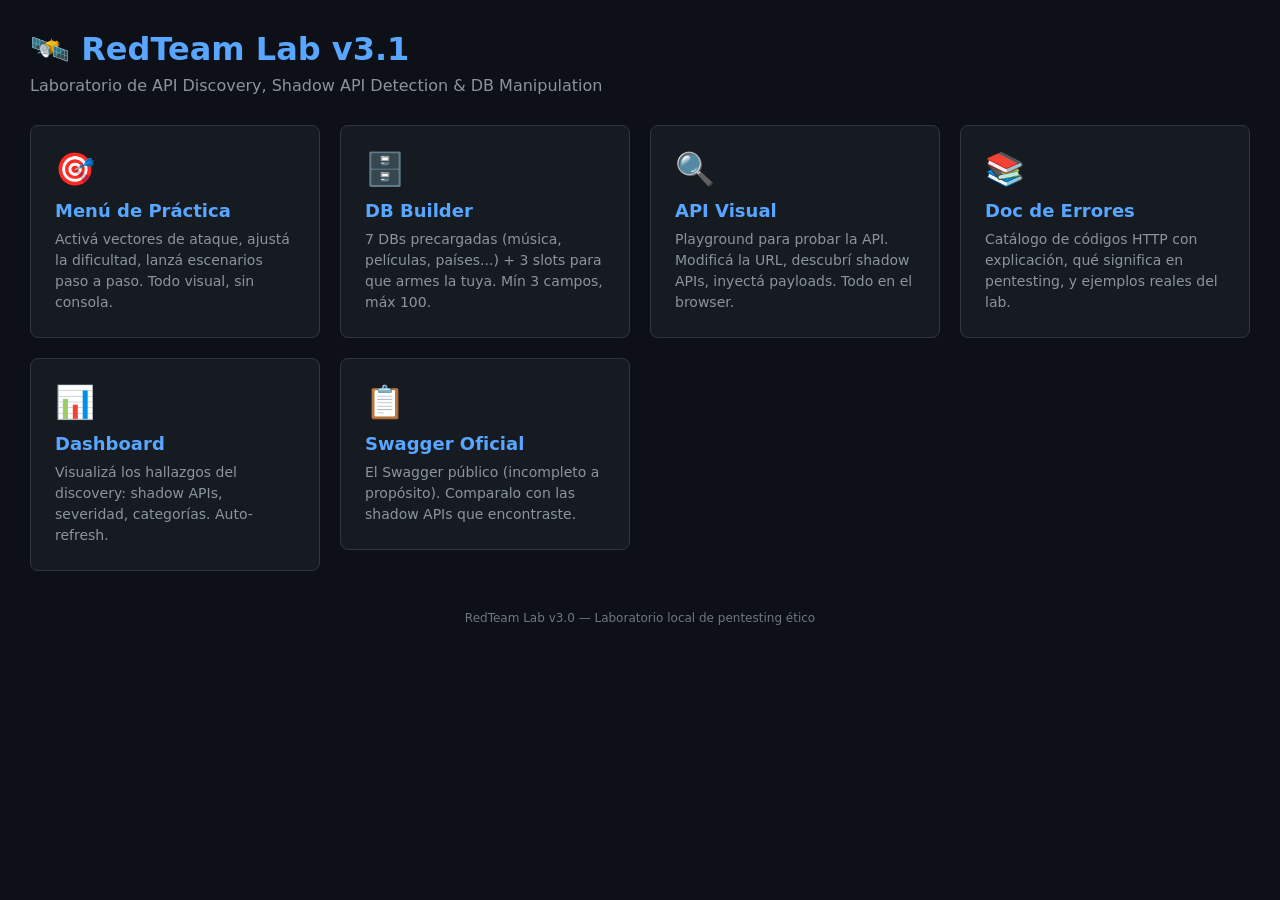
==== src/static/index.html @ 15d0bea7 "v1.0: RedTeam Lab - rebranding + fixes de routing" ====
<!DOCTYPE html>
<html lang="es">
<head>
<meta charset="UTF-8">
<title>RedTeam Lab v3.1 — Índice</title>
<style>
  * { box-sizing: border-box; margin: 0; padding: 0; }
  body { font-family: 'Segoe UI', system-ui, sans-serif; background: #0d1117; color: #c9d1d9; padding: 30px; }
  h1 { color: #58a6ff; font-size: 32px; margin-bottom: 8px; }
  .sub { color: #8b949e; margin-bottom: 30px; }
  .grid { display: grid; grid-template-columns: repeat(auto-fit, minmax(280px, 1fr)); gap: 20px; }
  .card { background: #161b22; border: 1px solid #30363d; border-radius: 8px; padding: 24px; transition: all 0.2s; cursor: pointer; }
  .card:hover { transform: translateY(-4px); border-color: #58a6ff; }
  .card h2 { color: #58a6ff; font-size: 18px; margin-bottom: 8px; }
  .card p { color: #8b949e; font-size: 14px; line-height: 1.5; }
  .icon { font-size: 32px; margin-bottom: 12px; }
  a { text-decoration: none; color: inherit; }
  footer { text-align: center; color: #6e7681; margin-top: 40px; font-size: 12px; }
</style>
</head>
<body>
<h1>🛰️ RedTeam Lab v3.1</h1>
<p class="sub">Laboratorio de API Discovery, Shadow API Detection & DB Manipulation</p>

<div class="grid">
  <a href="/practicas.html">
    <div class="card">
      <div class="icon">🎯</div>
      <h2>Menú de Práctica</h2>
      <p>Activá vectores de ataque, ajustá la dificultad, lanzá escenarios paso a paso. Todo visual, sin consola.</p>
    </div>
  </a>
  <a href="/dbbuilder.html">
    <div class="card">
      <div class="icon">🗄️</div>
      <h2>DB Builder</h2>
      <p>7 DBs precargadas (música, películas, países...) + 3 slots para que armes la tuya. Mín 3 campos, máx 100.</p>
    </div>
  </a>
  <a href="/api_visual.html">
    <div class="card">
      <div class="icon">🔍</div>
      <h2>API Visual</h2>
      <p>Playground para probar la API. Modificá la URL, descubrí shadow APIs, inyectá payloads. Todo en el browser.</p>
    </div>
  </a>
  <a href="/errores.html">
    <div class="card">
      <div class="icon">📚</div>
      <h2>Doc de Errores</h2>
      <p>Catálogo de códigos HTTP con explicación, qué significa en pentesting, y ejemplos reales del lab.</p>
    </div>
  </a>
  <a href="/dashboard.html">
    <div class="card">
      <div class="icon">📊</div>
      <h2>Dashboard</h2>
      <p>Visualizá los hallazgos del discovery: shadow APIs, severidad, categorías. Auto-refresh.</p>
    </div>
  </a>
  <a href="/docs">
    <div class="card">
      <div class="icon">📋</div>
      <h2>Swagger Oficial</h2>
      <p>El Swagger público (incompleto a propósito). Comparalo con las shadow APIs que encontraste.</p>
    </div>
  </a>
</div>

<footer>
  RedTeam Lab v3.0 — Laboratorio local de pentesting ético
</footer>

<script>
  // Tracking de clicks en el index
  fetch('http://127.0.0.1:8000/api/v1/track', {
    method: 'POST',
    headers: {'Content-Type': 'application/json'},
    body: JSON.stringify({
      tipo: 'navegacion',
      target: 'index',
      contexto: 'carga_inicial',
      session_id: sessionStorage.getItem('sid') || (sessionStorage.setItem('sid', Math.random().toString(36).slice(2)), sessionStorage.getItem('sid'))
    })
  });
</script>
</body>
</html>
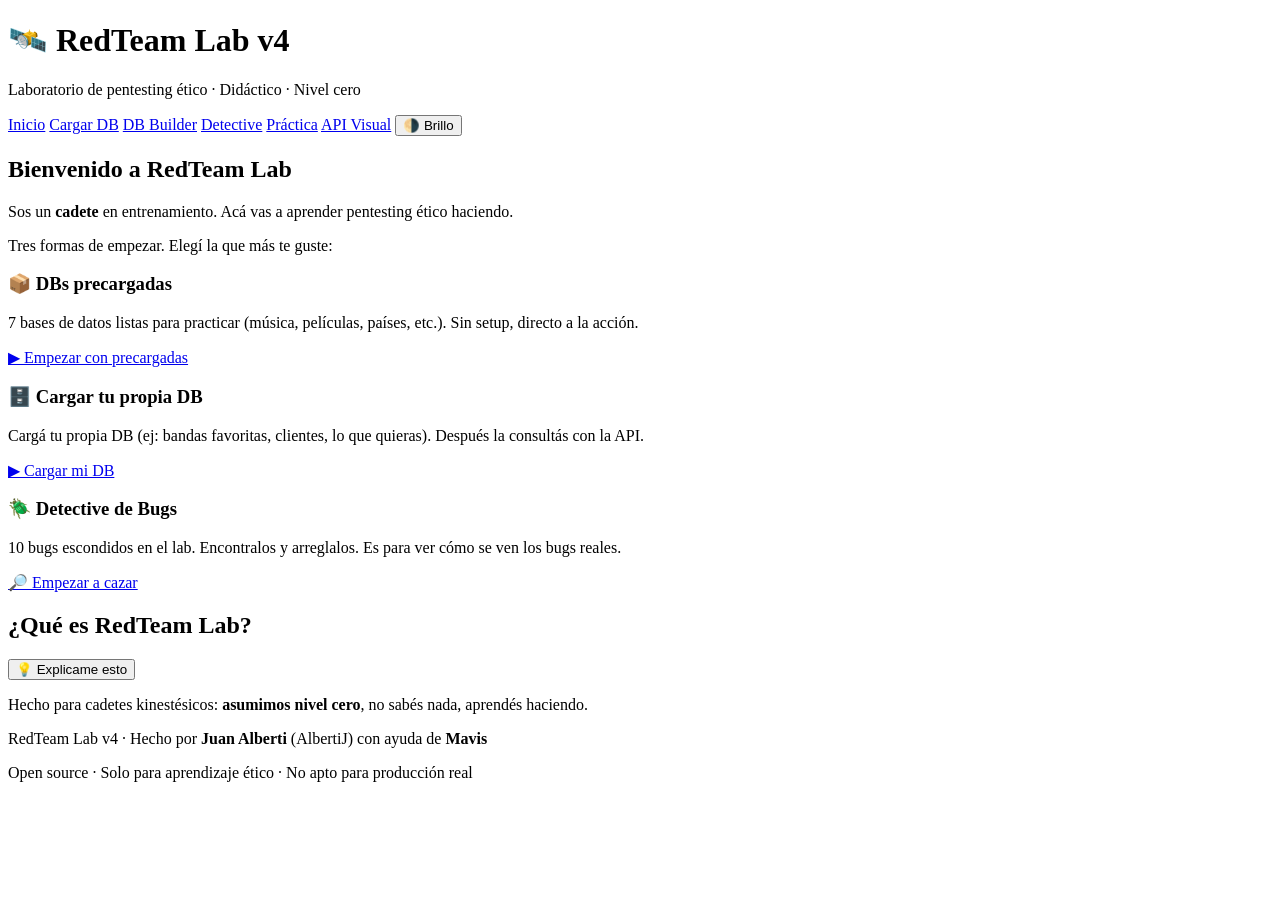
==== commit 01e3c53f: "feat: menú interactivo de tema (color, fuente, tamaño) theme.js (NUEVO): - Botón '🎨 Tema' inyectado " ====
--- a/src/static/index.html
+++ b/src/static/index.html
@@ -1,88 +1,101 @@
 <!DOCTYPE html>
 <html lang="es">
 <head>
-<meta charset="UTF-8">
-<title>RedTeam Lab v3.1 — Índice</title>
-<style>
-  * { box-sizing: border-box; margin: 0; padding: 0; }
-  body { font-family: 'Segoe UI', system-ui, sans-serif; background: #0d1117; color: #c9d1d9; padding: 30px; }
-  h1 { color: #58a6ff; font-size: 32px; margin-bottom: 8px; }
-  .sub { color: #8b949e; margin-bottom: 30px; }
-  .grid { display: grid; grid-template-columns: repeat(auto-fit, minmax(280px, 1fr)); gap: 20px; }
-  .card { background: #161b22; border: 1px solid #30363d; border-radius: 8px; padding: 24px; transition: all 0.2s; cursor: pointer; }
-  .card:hover { transform: translateY(-4px); border-color: #58a6ff; }
-  .card h2 { color: #58a6ff; font-size: 18px; margin-bottom: 8px; }
-  .card p { color: #8b949e; font-size: 14px; line-height: 1.5; }
-  .icon { font-size: 32px; margin-bottom: 12px; }
-  a { text-decoration: none; color: inherit; }
-  footer { text-align: center; color: #6e7681; margin-top: 40px; font-size: 12px; }
-</style>
+  <meta charset="UTF-8">
+  <meta name="viewport" content="width=device-width, initial-scale=1.0">
+  <title>RedTeam Lab v4 — Inicio</title>
+  <link rel="stylesheet" href="/static/style-colors.css">
+  <link rel="stylesheet" href="/static/style.css">
+  <script src="/static/theme.js"></script>
 </head>
 <body>
-<h1>🛰️ RedTeam Lab v3.1</h1>
-<p class="sub">Laboratorio de API Discovery, Shadow API Detection & DB Manipulation</p>
+  <div class="brightness-bar" id="brightnessBar" style="display:none;">
+    <label>Brillo: <input type="range" id="brightnessSlider" min="30" max="100" value="100"></label>
+    <button class="close-bright" id="closeBright">×</button>
+  </div>
 
-<div class="grid">
-  <a href="/practicas.html">
-    <div class="card">
-      <div class="icon">🎯</div>
-      <h2>Menú de Práctica</h2>
-      <p>Activá vectores de ataque, ajustá la dificultad, lanzá escenarios paso a paso. Todo visual, sin consola.</p>
-    </div>
-  </a>
-  <a href="/dbbuilder.html">
-    <div class="card">
-      <div class="icon">🗄️</div>
-      <h2>DB Builder</h2>
-      <p>7 DBs precargadas (música, películas, países...) + 3 slots para que armes la tuya. Mín 3 campos, máx 100.</p>
-    </div>
-  </a>
-  <a href="/api_visual.html">
-    <div class="card">
-      <div class="icon">🔍</div>
-      <h2>API Visual</h2>
-      <p>Playground para probar la API. Modificá la URL, descubrí shadow APIs, inyectá payloads. Todo en el browser.</p>
-    </div>
-  </a>
-  <a href="/errores.html">
-    <div class="card">
-      <div class="icon">📚</div>
-      <h2>Doc de Errores</h2>
-      <p>Catálogo de códigos HTTP con explicación, qué significa en pentesting, y ejemplos reales del lab.</p>
-    </div>
-  </a>
-  <a href="/dashboard.html">
-    <div class="card">
-      <div class="icon">📊</div>
-      <h2>Dashboard</h2>
-      <p>Visualizá los hallazgos del discovery: shadow APIs, severidad, categorías. Auto-refresh.</p>
-    </div>
-  </a>
-  <a href="/docs">
-    <div class="card">
-      <div class="icon">📋</div>
-      <h2>Swagger Oficial</h2>
-      <p>El Swagger público (incompleto a propósito). Comparalo con las shadow APIs que encontraste.</p>
-    </div>
-  </a>
-</div>
+  <header>
+    <h1>🛰️ RedTeam Lab v4</h1>
+    <p class="sub">Laboratorio de pentesting ético · Didáctico · Nivel cero</p>
+    <nav>
+      <a href="/" class="active">Inicio</a>
+      <a href="/static/wizard.html">Cargar DB</a>
+      <a href="/static/dbbuilder.html">DB Builder</a>
+      <a href="/static/detective.html">Detective</a>
+      <a href="/static/practicas.html">Práctica</a>
+      <a href="/static/api_visual.html">API Visual</a>
+      <button class="bright-btn" id="brightBtn">🌗 Brillo</button>
+    </nav>
+  </header>
 
-<footer>
-  RedTeam Lab v3.0 — Laboratorio local de pentesting ético
-</footer>
+  <main class="home">
+    <section class="intro">
+      <h2>Bienvenido a RedTeam Lab</h2>
+      <p>Sos un <b>cadete</b> en entrenamiento. Acá vas a aprender pentesting ético haciendo.</p>
+      <p>Tres formas de empezar. Elegí la que más te guste:</p>
+    </section>
 
-<script>
-  // Tracking de clicks en el index
-  fetch('http://127.0.0.1:8000/api/v1/track', {
-    method: 'POST',
-    headers: {'Content-Type': 'application/json'},
-    body: JSON.stringify({
-      tipo: 'navegacion',
-      target: 'index',
-      contexto: 'carga_inicial',
-      session_id: sessionStorage.getItem('sid') || (sessionStorage.setItem('sid', Math.random().toString(36).slice(2)), sessionStorage.getItem('sid'))
-    })
-  });
-</script>
+    <section class="bloque-grid">
+      <div class="bloque">
+        <h3>📦 DBs precargadas</h3>
+        <p>7 bases de datos listas para practicar (música, películas, países, etc.). Sin setup, directo a la acción.</p>
+        <a href="/static/practicas.html" class="btn-medio">▶ Empezar con precargadas</a>
+      </div>
+
+      <div class="bloque">
+        <h3>🗄️ Cargar tu propia DB</h3>
+        <p>Cargá tu propia DB (ej: bandas favoritas, clientes, lo que quieras). Después la consultás con la API.</p>
+        <a href="/static/wizard.html" class="btn-medio">▶ Cargar mi DB</a>
+      </div>
+
+      <div class="bloque">
+        <h3>🪲 Detective de Bugs</h3>
+        <p>10 bugs escondidos en el lab. Encontralos y arreglalos. Es para ver cómo se ven los bugs reales.</p>
+        <a href="/static/detective.html" class="btn-medio">🔎 Empezar a cazar</a>
+      </div>
+    </section>
+
+    <section class="intro">
+      <h2>¿Qué es RedTeam Lab?</h2>
+      <button class="explain-btn" data-target="intro">💡 Explicame esto</button>
+      <div class="explicacion" id="intro-exp" style="display:none;">
+        RedTeam Lab es un <b>laboratorio de pentesting ético</b>. Te enseña a encontrar vulnerabilidades en APIs. NO es para hackear cosas reales. Es para practicar en un entorno controlado.
+        <br><br>
+        <b>3 modos de uso:</b>
+        <br>• <b>DBs precargadas:</b> 7 DBs ya listas. Saltás directo a practicar.
+        <br>• <b>Cargar tu DB:</b> vos ponés los datos (bandas, clientes, lo que sea), después los consultás con la API.
+        <br>• <b>Detective:</b> 10 bugs escondidos. Aprendés a encontrarlos y arreglarlos.
+      </div>
+      <p>Hecho para cadetes kinestésicos: <b>asumimos nivel cero</b>, no sabés nada, aprendés haciendo.</p>
+    </section>
+  </main>
+
+  <footer>
+    <p>RedTeam Lab v4 · Hecho por <b>Juan Alberti</b> (AlbertiJ) con ayuda de <b>Mavis</b></p>
+    <p class="muted">Open source · Solo para aprendizaje ético · No apto para producción real</p>
+  </footer>
+
+  <script>
+    const btn = document.getElementById('brightBtn');
+    const bar = document.getElementById('brightnessBar');
+    const slider = document.getElementById('brightnessSlider');
+    const close = document.getElementById('closeBright');
+    function aplicarBrillo(v) {
+      document.documentElement.style.filter = `brightness(${v}%)`;
+      localStorage.setItem('brightness', v);
+    }
+    btn.onclick = () => bar.style.display = bar.style.display === 'none' ? 'flex' : 'none';
+    close.onclick = () => bar.style.display = 'none';
+    slider.oninput = (e) => aplicarBrillo(e.target.value);
+    const saved = localStorage.getItem('brightness');
+    if (saved) { slider.value = saved; aplicarBrillo(saved); }
+
+    document.querySelectorAll('.explain-btn').forEach(b => {
+      b.onclick = () => {
+        const exp = document.getElementById(b.dataset.target + '-exp');
+        if (exp) exp.style.display = exp.style.display === 'none' ? 'block' : 'none';
+      };
+    });
+  </script>
 </body>
 </html>
